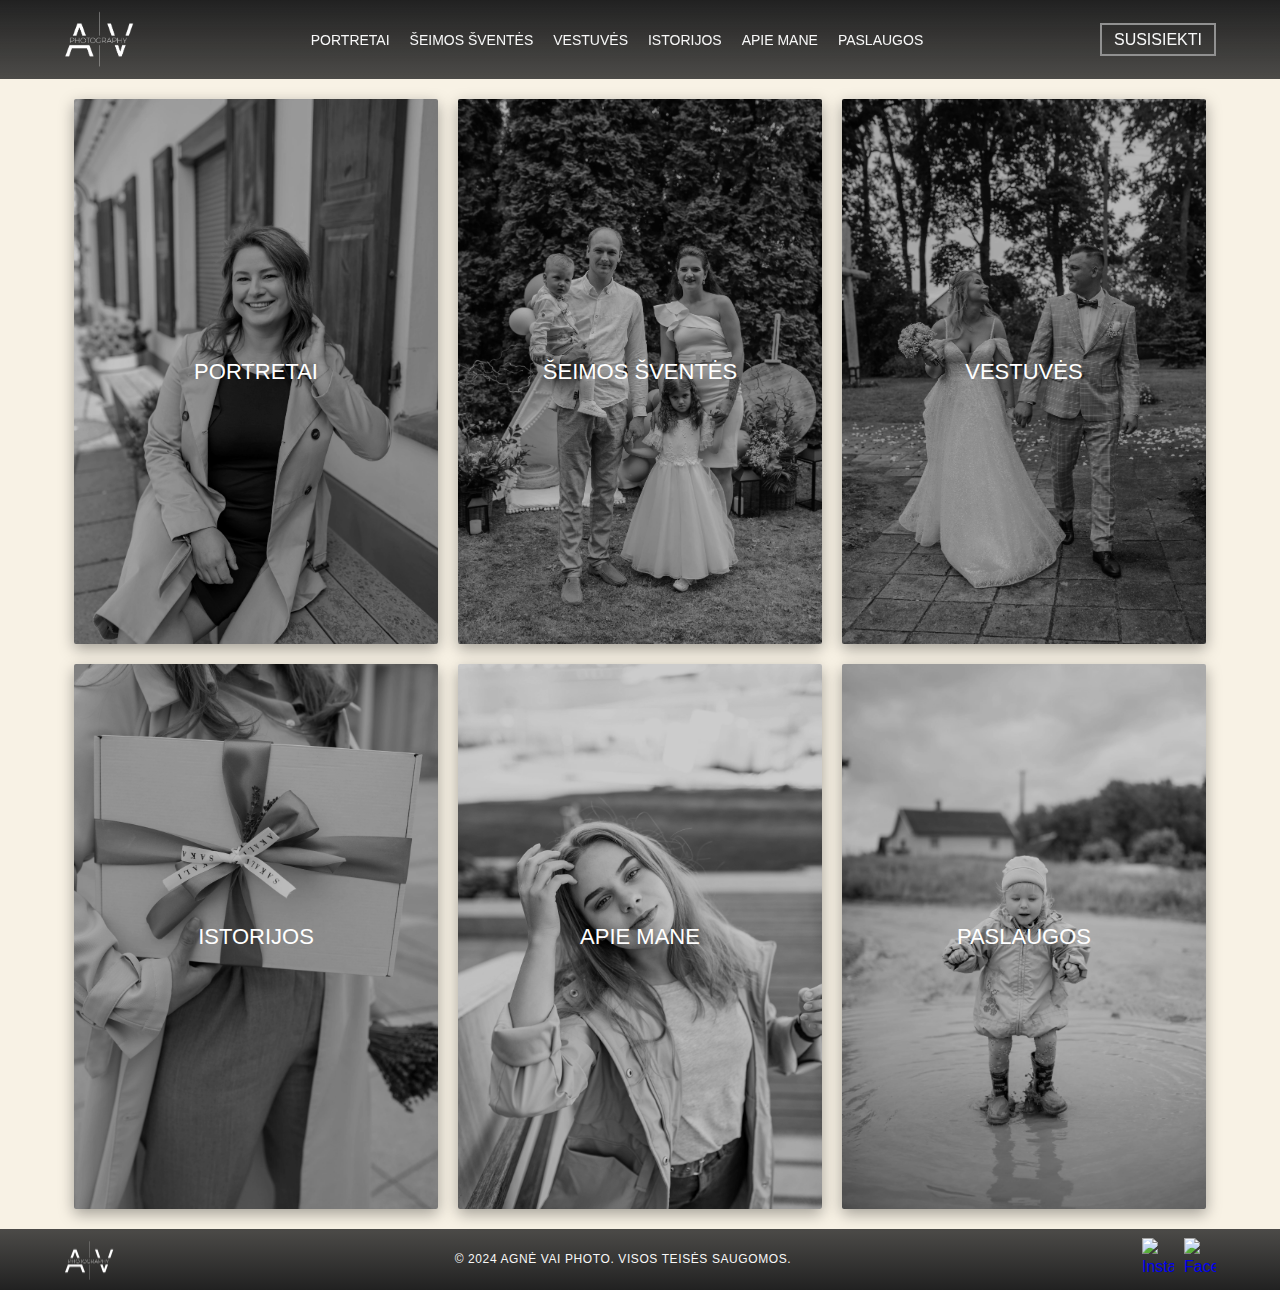
==== home/index.html @ 8f7ce567 "Created new pages" ====
<!DOCTYPE html>
<html lang="lt">
  <head>
    <meta charset="UTF-8" />
    <meta name="viewport" content="width=device-width, initial-scale=1.0" />
    <title>Agnė Vai Photo</title>
    <link rel="stylesheet" href="style.css" />
    <link rel="icon" href="/favicon.ico" />
  </head>
  <body>
    <script src="script.js"></script>

    <header id="header">
      <div class="header-container">
        <div class="logo" id="logo">
          <a href="index.html">
            <img src="logo_white-1.webp" alt="Agnė Vai Photography Logo" />
          </a>
        </div>

        <nav class="main-nav">
          <ul id="menu" class="menu">
            <li><a href="../portraits.html">PORTRETAI</a></li>
            <li><a href="../families.html">ŠEIMOS ŠVENTĖS</a></li>
            <li><a href="../weddings.html">VESTUVĖS</a></li>
            <li><a href="../stories.html">ISTORIJOS</a></li>
            <li><a href="../about.html">APIE MANE</a></li>
            <li><a href="../services.html">PASLAUGOS</a></li>
          </ul>
        </nav>

        <div class="contact-button">
          <a href="mailto:agne.vaiciakauskaite@gmail.com" class="button"
            >SUSISIEKTI</a
          >
        </div>
      </div>
    </header>

    <section class="gallery">
      <div class="gallery-item">
        <a href="../portraits.html">
          <img src="portretai.webp" alt="Portretai" />
          <div class="overlay"><span>Portretai</span></div>
        </a>
      </div>
      <div class="gallery-item">
        <a href="../families.html">
          <img src="seimos.webp" alt="Šeimos šventės" />
          <div class="overlay"><span>Šeimos šventės</span></div>
        </a>
      </div>
      <div class="gallery-item">
        <a href="../weddings.html">
          <img src="vestuves.webp" alt="Vestuvės" />
          <div class="overlay"><span>Vestuvės</span></div>
        </a>
      </div>
      <div class="gallery-item">
        <a href="../stories.html">
          <img src="istorijos.webp" alt="Istorijos" />
          <div class="overlay"><span>Istorijos</span></div>
        </a>
      </div>
      <div class="gallery-item">
        <a href="../about.html">
          <img src="apie-mane.webp" alt="Apie Mane" />
          <div class="overlay"><span>Apie Mane</span></div>
        </a>
      </div>
      <div class="gallery-item">
        <a href="../services.html">
          <img src="paslaugos.webp" alt="Paslaugos" />
          <div class="overlay"><span>Paslaugos</span></div>
        </a>
      </div>
    </section>

    <footer>
      <div class="footer-container">
        <div class="footer-logo">
          <a href="index.html">
            <img src="logo_white-1.webp" alt="Agnė Vai Photo" />
          </a>
        </div>
        <div class="footer-text">
          <p>© 2024 AGNĖ VAI PHOTO. VISOS TEISĖS SAUGOMOS.</p>
        </div>
        <div class="footer-social">
          <a
            href="https://www.instagram.com/agnev_photography/"
            target="_blank"
          >
            <img
              src="https://img.icons8.com/?size=100&id=870&format=png&color=FFFFFF"
              alt="Instagram"
            />
          </a>
          <a
            href="https://www.facebook.com/agnevaiciakauskaitephotography/"
            target="_blank"
          >
            <img
              src="https://img.icons8.com/?size=100&id=435&format=png&color=FFFFFF"
              alt="Facebook"
            />
          </a>
        </div>
      </div>
    </footer>
  </body>
</html>
---- home/style.css ----
* {
  margin: 0;
  padding: 0;
  box-sizing: border-box;
}

body {
  font-family: "Roboto", sans-serif;
  color: #777;
  line-height: 1.6;
  background-color: #f8f2e5;
}

header {
  background-color: #212121;
  padding: 6px 0;
  color: #f8f8f8;
  position: sticky;
  top: 0;
  z-index: 1000;
  width: 100%;
  background: linear-gradient(to bottom, rgb(33, 33, 33) 0%, rgba(33, 33, 33, 0.8) 97%, rgba(248, 242, 229, 0) 95%);
}
header .header-container {
  display: flex;
  justify-content: space-between;
  align-items: center;
  width: 90%;
  max-width: 1200px;
  margin: 0 auto;
}
header .header-container .logo {
  display: inline-block;
}
header .header-container .logo img {
  max-width: 70px;
  width: 100%;
}
header .header-container .logo:hover {
  transform: scale(1.05);
}
header .header-container .main-nav {
  flex-grow: 1;
  display: flex;
  justify-content: center;
}
header .header-container .main-nav ul {
  display: flex;
  list-style: none;
  gap: 20px;
}
header .header-container .main-nav ul li a {
  color: #f8f8f8;
  text-decoration: none;
  font-weight: 400;
  font-size: 14px;
}
header .header-container .main-nav ul li a:hover {
  color: #919191;
}
header .header-container .contact-button .button {
  background-color: transparent;
  color: #f8f8f8;
  padding: 6px 12px;
  border: 2px solid #919191;
  text-decoration: none;
  font-weight: 300;
  transition: background-color 0.3s ease, color 0.3s ease;
}
header .header-container .contact-button .button:hover {
  background-color: #f8f8f8;
  color: #212121;
}

h1 {
  color: #f8f8f8;
  text-align: center;
  padding: 50px;
}

@media (max-width: 500px) {
  .header-container {
    display: none;
  }
}
.gallery {
  display: flex;
  flex-wrap: wrap;
  justify-content: center;
  width: 90%;
  max-width: 1200px;
  margin: 8px auto;
  text-transform: uppercase;
}
.gallery .gallery-item {
  position: relative;
  height: auto;
  width: calc(33.33% - 20px);
  margin: 10px;
  overflow: hidden;
  border-radius: 2px;
  box-shadow: rgba(0, 0, 0, 0.35) 0px 5px 15px;
}
.gallery .gallery-item img {
  width: 100%;
  max-height: 700px;
  -o-object-fit: cover;
     object-fit: cover;
  display: block;
  filter: grayscale(100%);
  transition: transform 0.3s ease;
}
.gallery .gallery-item:hover img {
  filter: grayscale(0%);
  transform: scale(1.05);
}
.gallery .gallery-item .overlay {
  position: absolute;
  top: 0;
  left: 0;
  width: 100%;
  height: 100%;
  display: flex;
  justify-content: center;
  align-items: center;
  background-color: rgba(0, 0, 0, 0.2);
  opacity: 1;
  transition: opacity 0.3s ease;
}
.gallery .gallery-item .overlay span {
  color: #fff;
  font-family: "Roboto", sans-serif;
  font-size: 22px;
  font-weight: 100;
  text-align: center;
}
.gallery .gallery-item:hover .overlay {
  opacity: 1;
}

footer {
  background-color: #212121;
  color: #f8f8f8;
  padding: 10px 0;
  margin: 0;
  width: 100%;
  background: linear-gradient(to top, rgb(33, 33, 33) 0%, rgba(33, 33, 33, 0.8) 97%, rgba(248, 242, 229, 0) 95%);
}
footer .footer-container {
  display: flex;
  justify-content: space-between;
  align-items: center;
  width: 90%;
  max-width: 1200px;
  margin: 0 auto;
  gap: 15px;
  flex-wrap: nowrap;
}
footer .footer-logo {
  display: flex;
  align-items: center;
}
footer .footer-logo a {
  display: inline-block;
  transition: opacity 0.3s ease, filter 0.3s ease;
}
footer .footer-logo a img {
  max-width: 50px;
  width: 100%;
  height: auto;
  vertical-align: middle;
}
footer .footer-logo a:hover {
  filter: brightness(0.8);
}
footer .footer-text {
  font-size: 12px;
  text-transform: uppercase;
  font-weight: 400;
  letter-spacing: 0.05em;
  margin: 0;
  color: #f8f8f8;
  vertical-align: middle;
  line-height: 1;
}
footer .footer-social {
  display: flex;
  align-items: center;
}
footer .footer-social a {
  margin-left: 10px;
  text-decoration: none;
  transition: color 0.3s ease;
}
footer .footer-social a img {
  max-width: 32px;
  height: auto;
  vertical-align: middle;
  transition: filter 0.3s ease;
}
footer .footer-social a img:hover {
  filter: brightness(0.8);
}/*# sourceMappingURL=style.css.map */
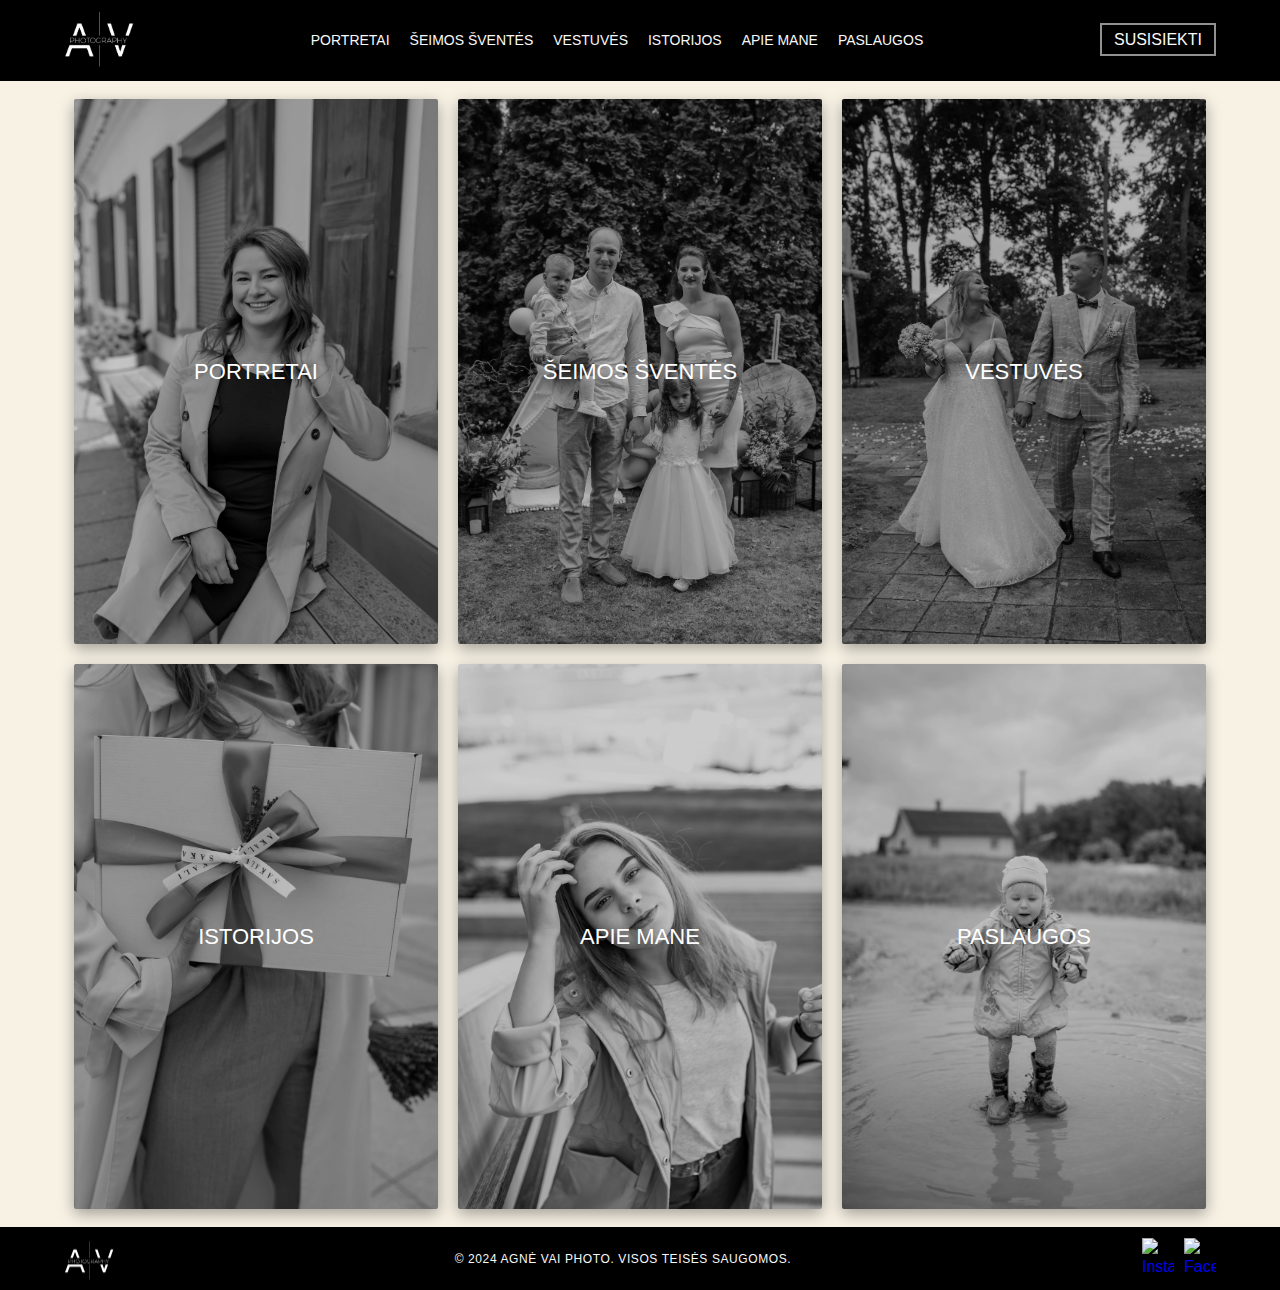
==== commit f00d8f86: "changed header and footer background-color" ====
--- a/home/index.html
+++ b/home/index.html
@@ -20,12 +20,12 @@
 
         <nav class="main-nav">
           <ul id="menu" class="menu">
-            <li><a href="../portraits.html">PORTRETAI</a></li>
-            <li><a href="../families.html">ŠEIMOS ŠVENTĖS</a></li>
-            <li><a href="../weddings.html">VESTUVĖS</a></li>
-            <li><a href="../stories.html">ISTORIJOS</a></li>
-            <li><a href="../about.html">APIE MANE</a></li>
-            <li><a href="../services.html">PASLAUGOS</a></li>
+            <li><a href="portretai/portraits.html">PORTRETAI</a></li>
+            <li><a href="seimu-sventes/families.html">ŠEIMOS ŠVENTĖS</a></li>
+            <li><a href="vestuves/weddings.html">VESTUVĖS</a></li>
+            <li><a href="istorijos/stories.html">ISTORIJOS</a></li>
+            <li><a href="apie-mane/about.html">APIE MANE</a></li>
+            <li><a href="paslaugos/services.html">PASLAUGOS</a></li>
           </ul>
         </nav>
 
--- a/home/style.css
+++ b/home/style.css
@@ -12,14 +12,13 @@
 }
 
 header {
-  background-color: #212121;
+  background-color: #000000;
   padding: 6px 0;
   color: #f8f8f8;
   position: sticky;
   top: 0;
   z-index: 1000;
   width: 100%;
-  background: linear-gradient(to bottom, rgb(33, 33, 33) 0%, rgba(33, 33, 33, 0.8) 97%, rgba(248, 242, 229, 0) 95%);
 }
 header .header-container {
   display: flex;
@@ -69,7 +68,7 @@
 }
 header .header-container .contact-button .button:hover {
   background-color: #f8f8f8;
-  color: #212121;
+  color: #000000;
 }
 
 h1 {
@@ -139,12 +138,11 @@
 }
 
 footer {
-  background-color: #212121;
+  background-color: #000000;
   color: #f8f8f8;
   padding: 10px 0;
   margin: 0;
   width: 100%;
-  background: linear-gradient(to top, rgb(33, 33, 33) 0%, rgba(33, 33, 33, 0.8) 97%, rgba(248, 242, 229, 0) 95%);
 }
 footer .footer-container {
   display: flex;
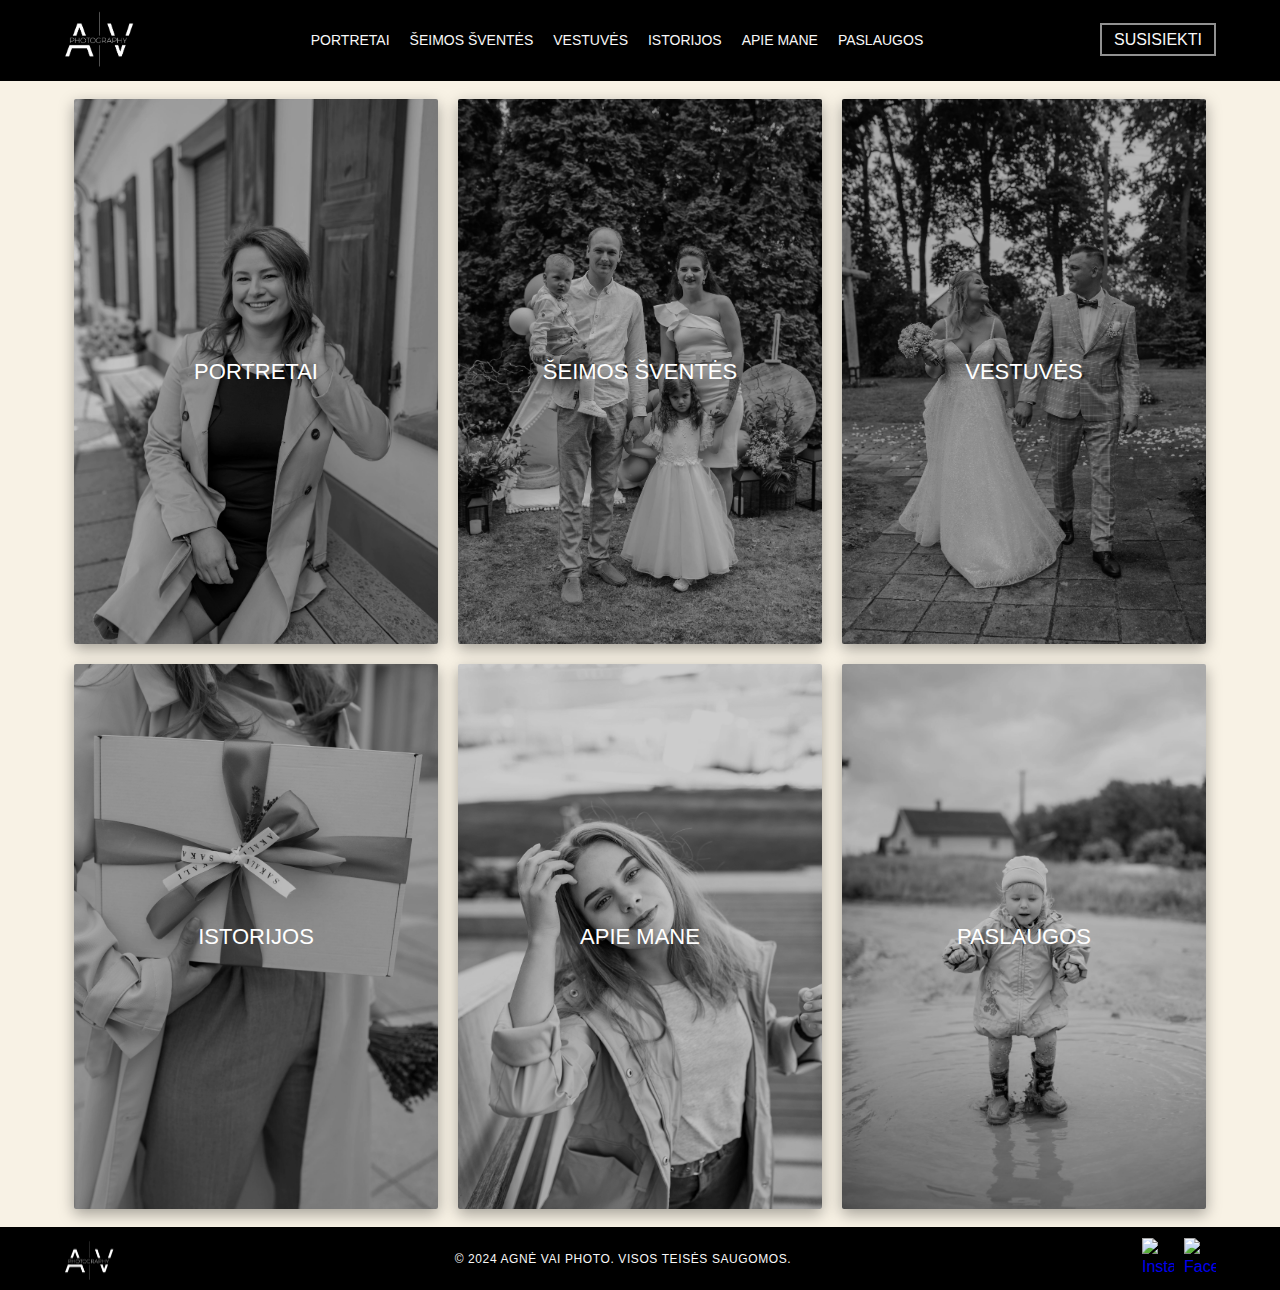
==== commit 5af6e9b6: "corrected links" ====
--- a/home/index.html
+++ b/home/index.html
@@ -20,12 +20,12 @@
 
         <nav class="main-nav">
           <ul id="menu" class="menu">
-            <li><a href="portretai/portraits.html">PORTRETAI</a></li>
-            <li><a href="seimu-sventes/families.html">ŠEIMOS ŠVENTĖS</a></li>
-            <li><a href="vestuves/weddings.html">VESTUVĖS</a></li>
-            <li><a href="istorijos/stories.html">ISTORIJOS</a></li>
-            <li><a href="apie-mane/about.html">APIE MANE</a></li>
-            <li><a href="paslaugos/services.html">PASLAUGOS</a></li>
+            <li><a href="../portretai/portraits.html">PORTRETAI</a></li>
+            <li><a href="../seimu-sventes/families.html">ŠEIMOS ŠVENTĖS</a></li>
+            <li><a href="../vestuves/weddings.html">VESTUVĖS</a></li>
+            <li><a href="../istorijos/stories.html">ISTORIJOS</a></li>
+            <li><a href="../apie-mane/about.html">APIE MANE</a></li>
+            <li><a href="../paslaugos/paslaugos.html">PASLAUGOS</a></li>
           </ul>
         </nav>
 
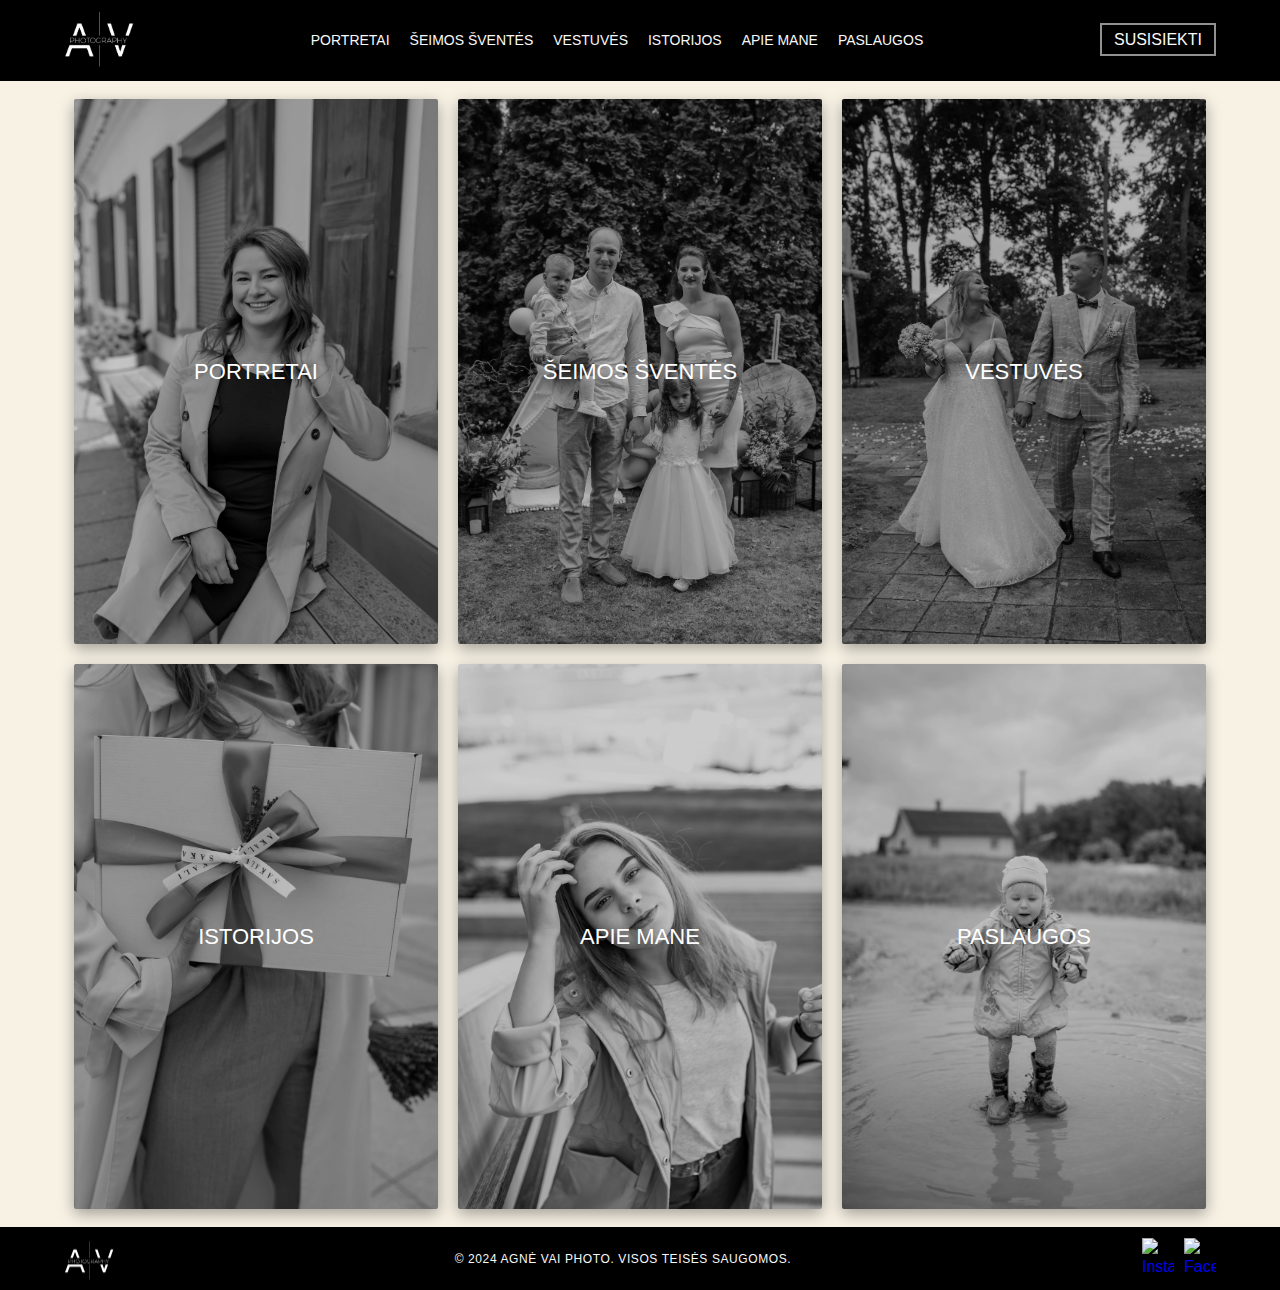
==== commit 0a3c00cb: "final html touches" ====
--- a/home/index.html
+++ b/home/index.html
@@ -13,7 +13,7 @@
     <header id="header">
       <div class="header-container">
         <div class="logo" id="logo">
-          <a href="index.html">
+          <a href="../home/index.html">
             <img src="logo_white-1.webp" alt="Agnė Vai Photography Logo" />
           </a>
         </div>
@@ -79,8 +79,8 @@
     <footer>
       <div class="footer-container">
         <div class="footer-logo">
-          <a href="index.html">
-            <img src="logo_white-1.webp" alt="Agnė Vai Photo" />
+          <a href="../home/index.html">
+            <img src="logo_white-1.webp" alt="Agnė Vai Photography Logo" />
           </a>
         </div>
         <div class="footer-text">
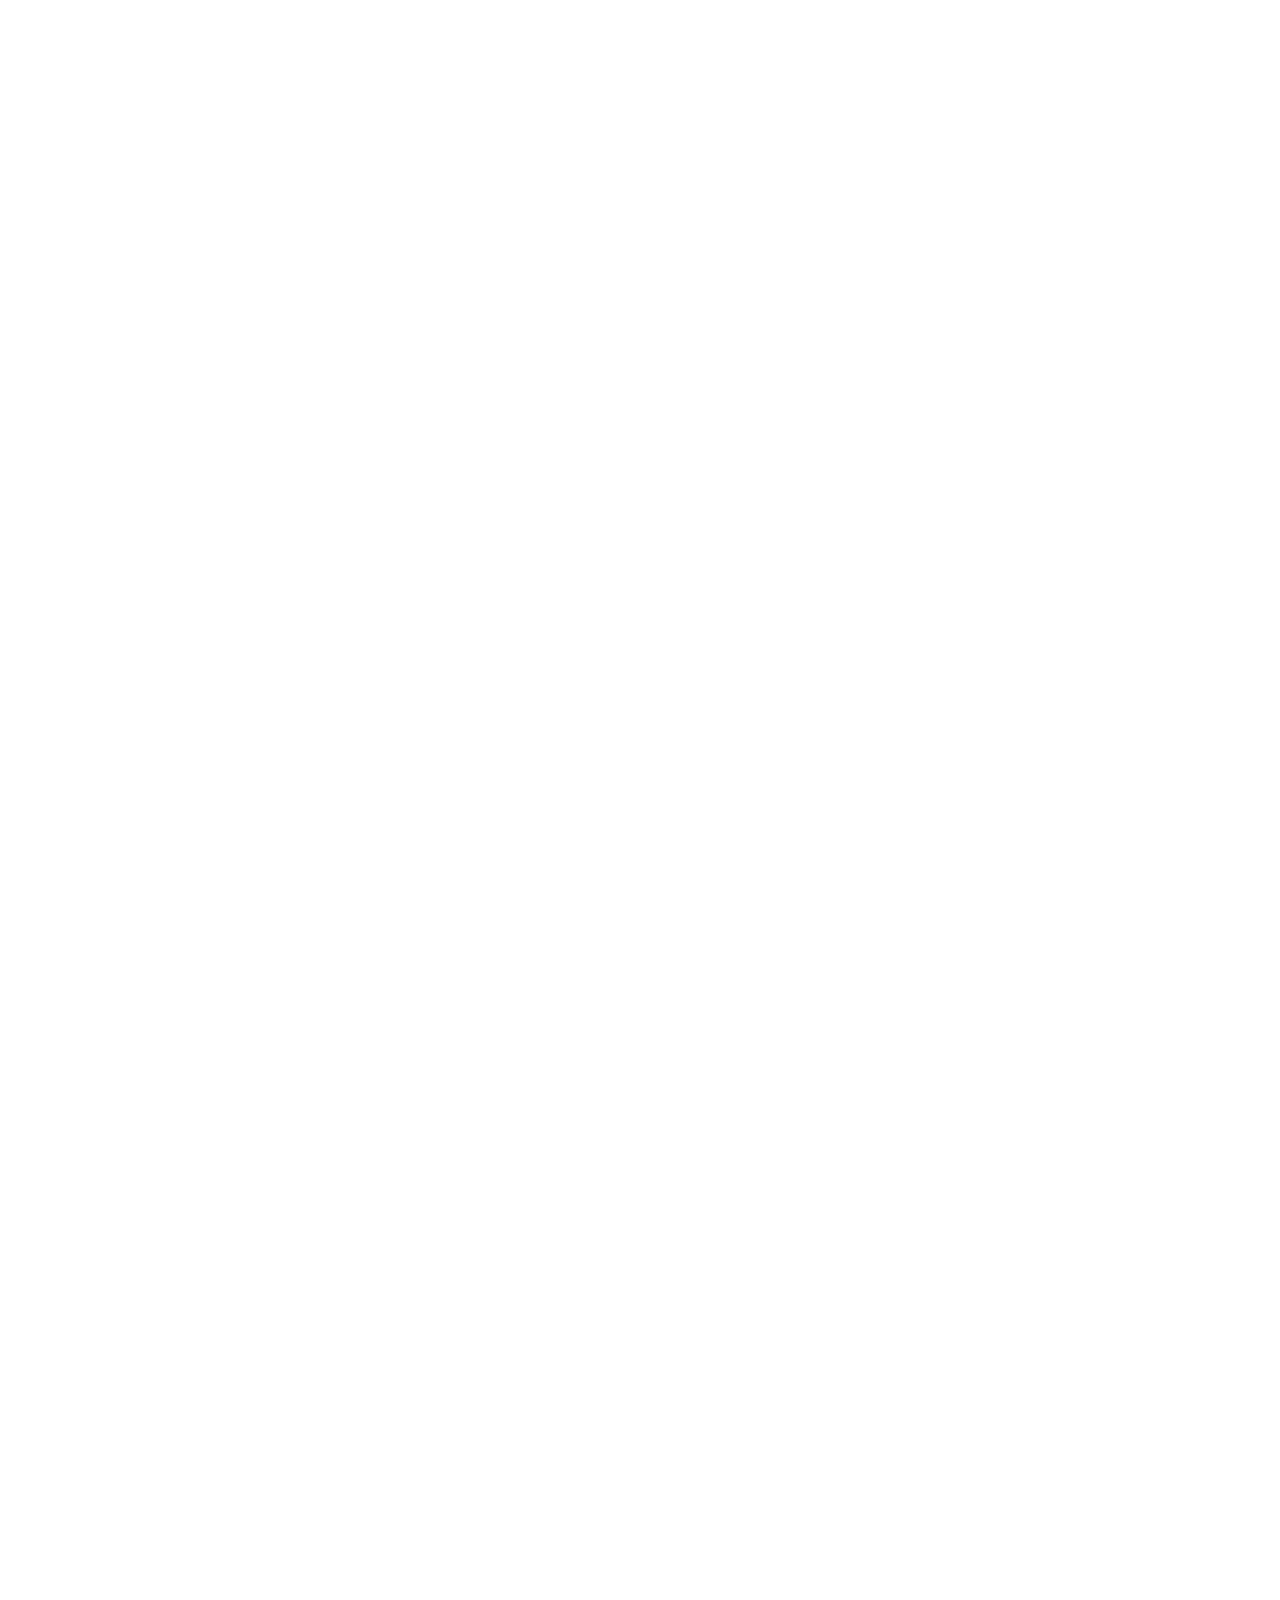
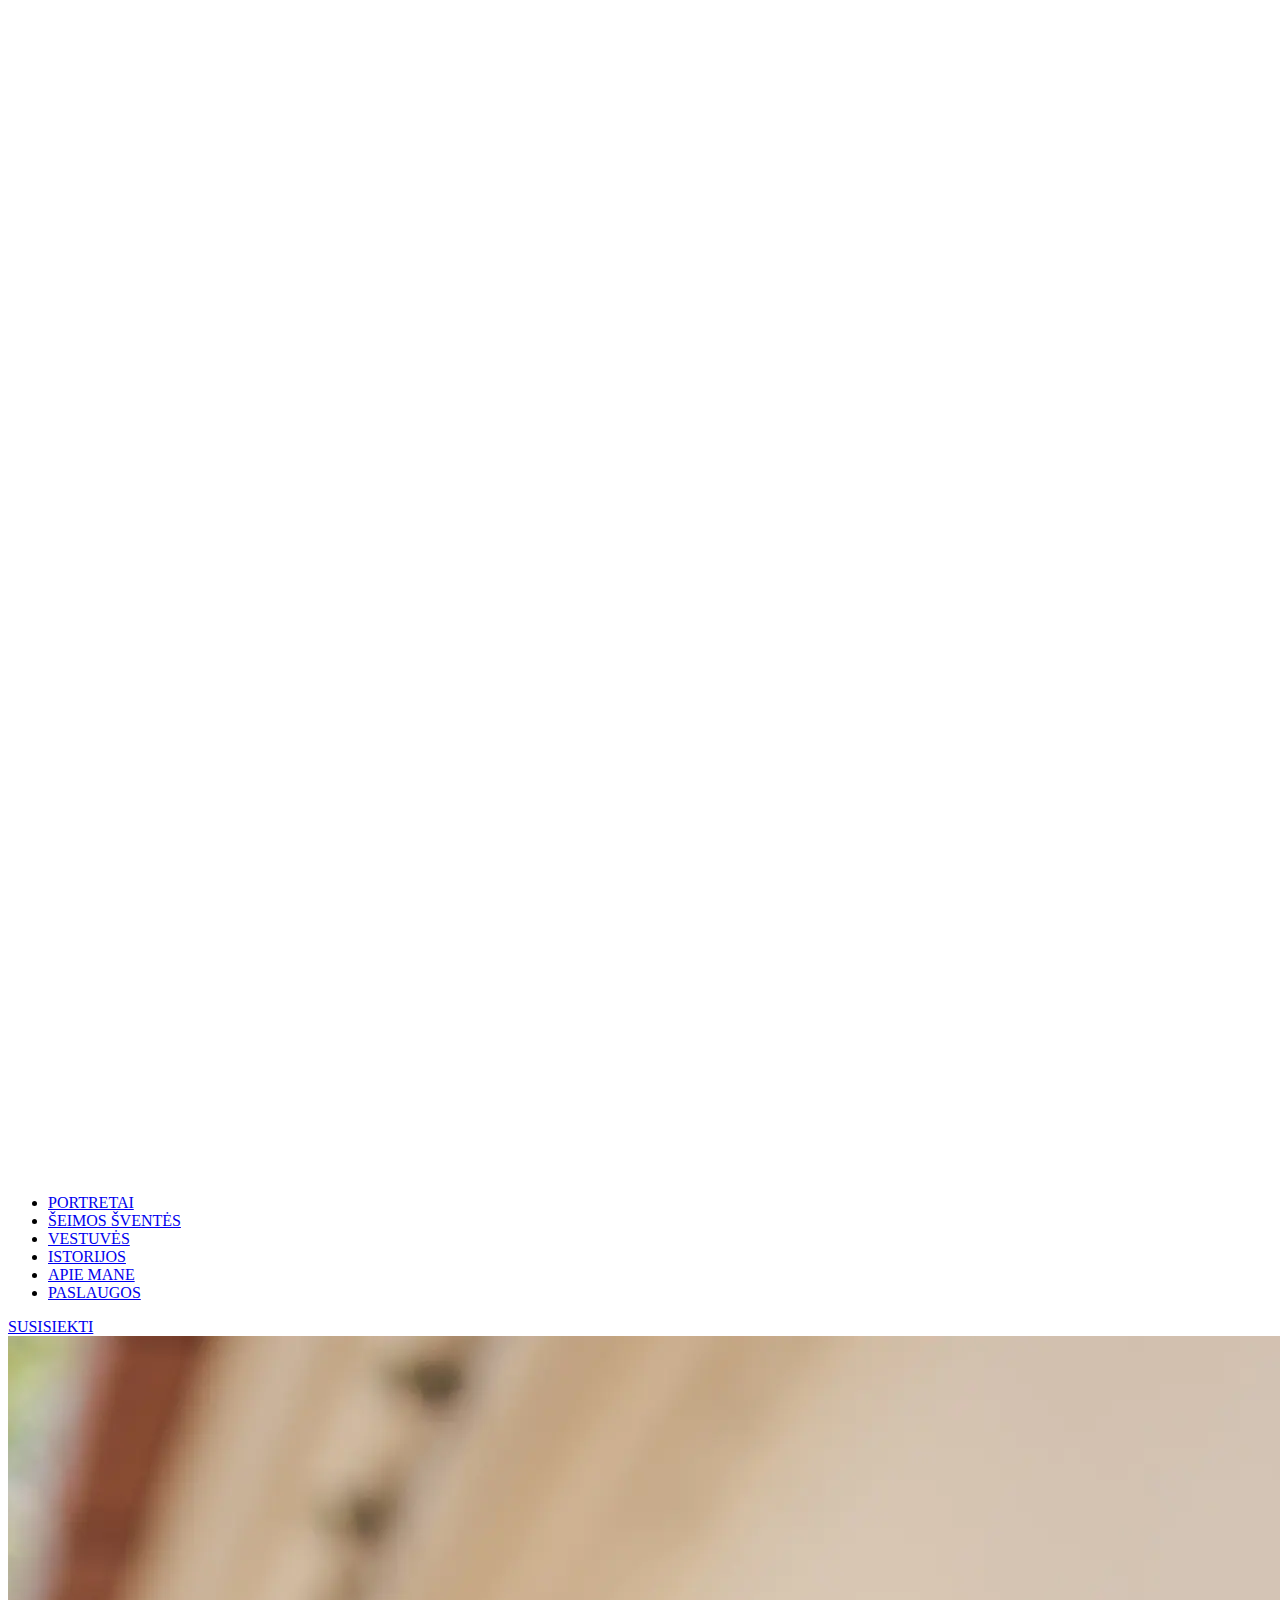
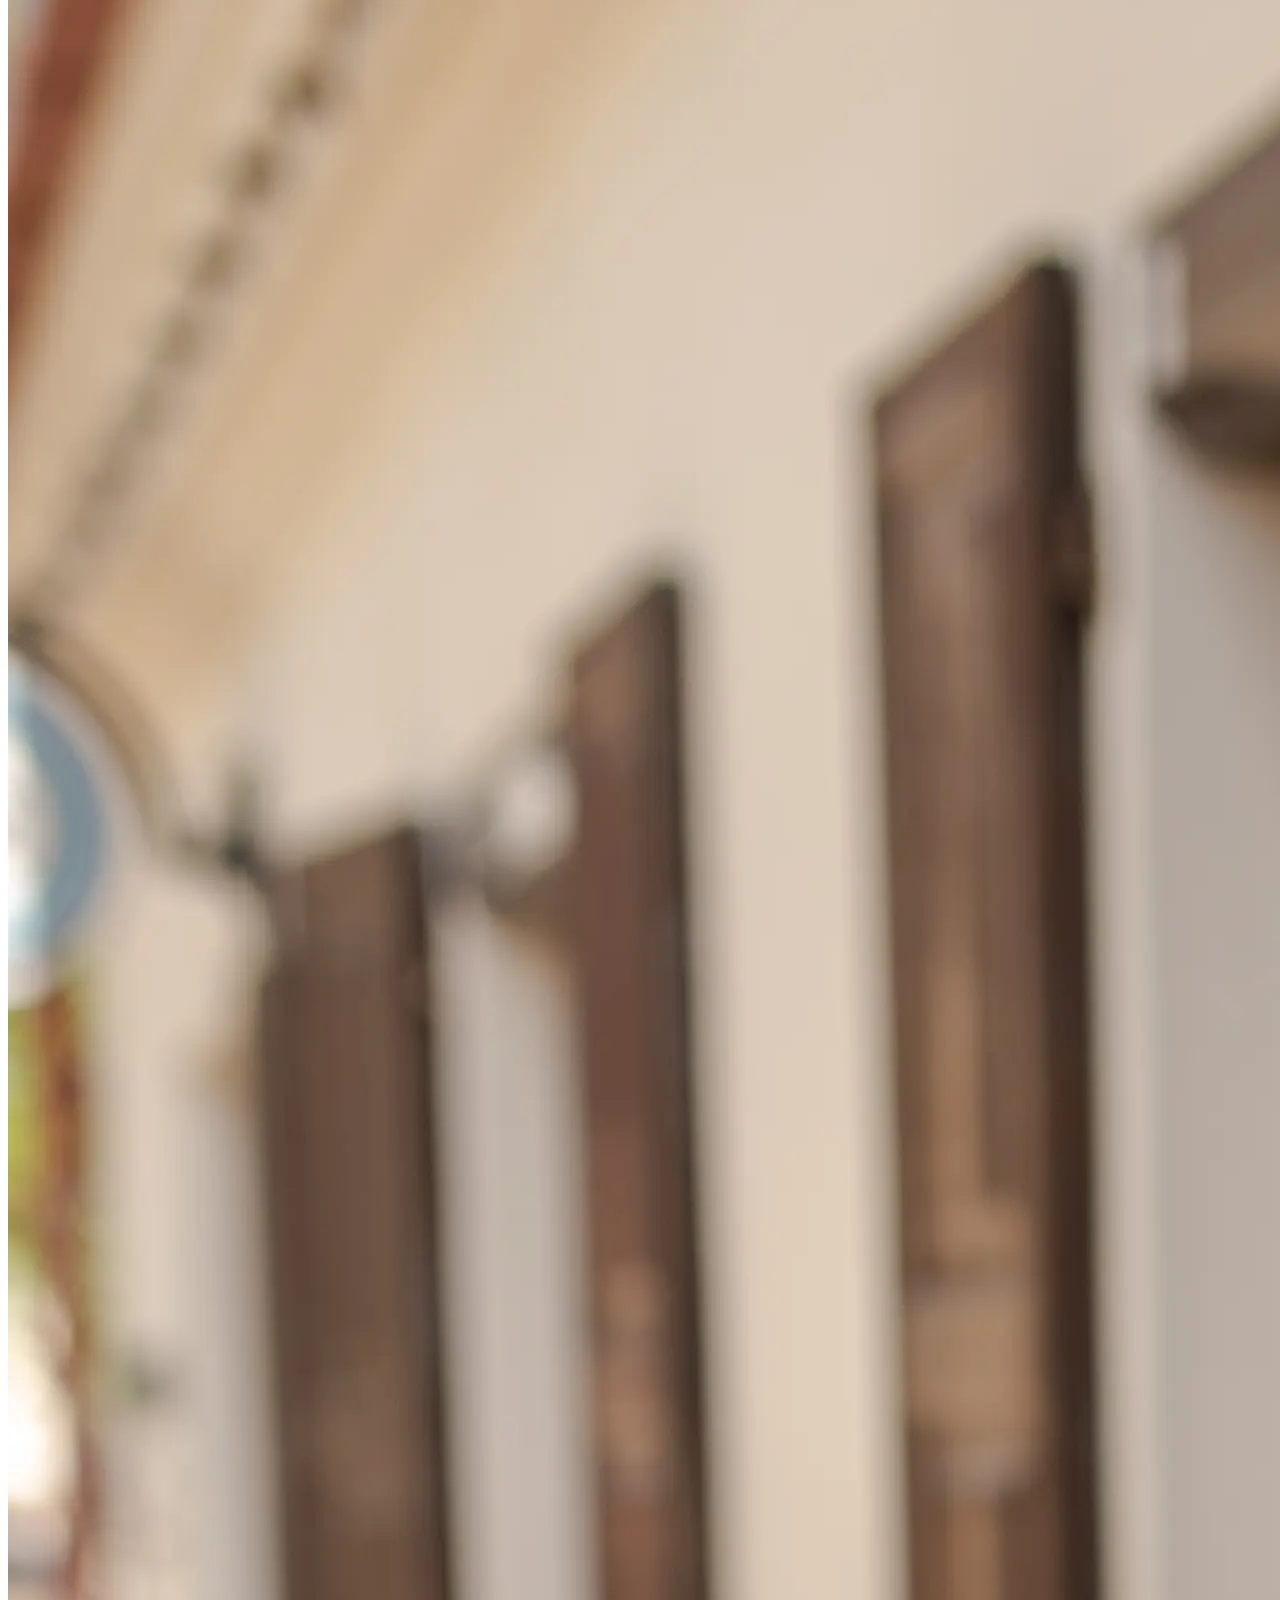
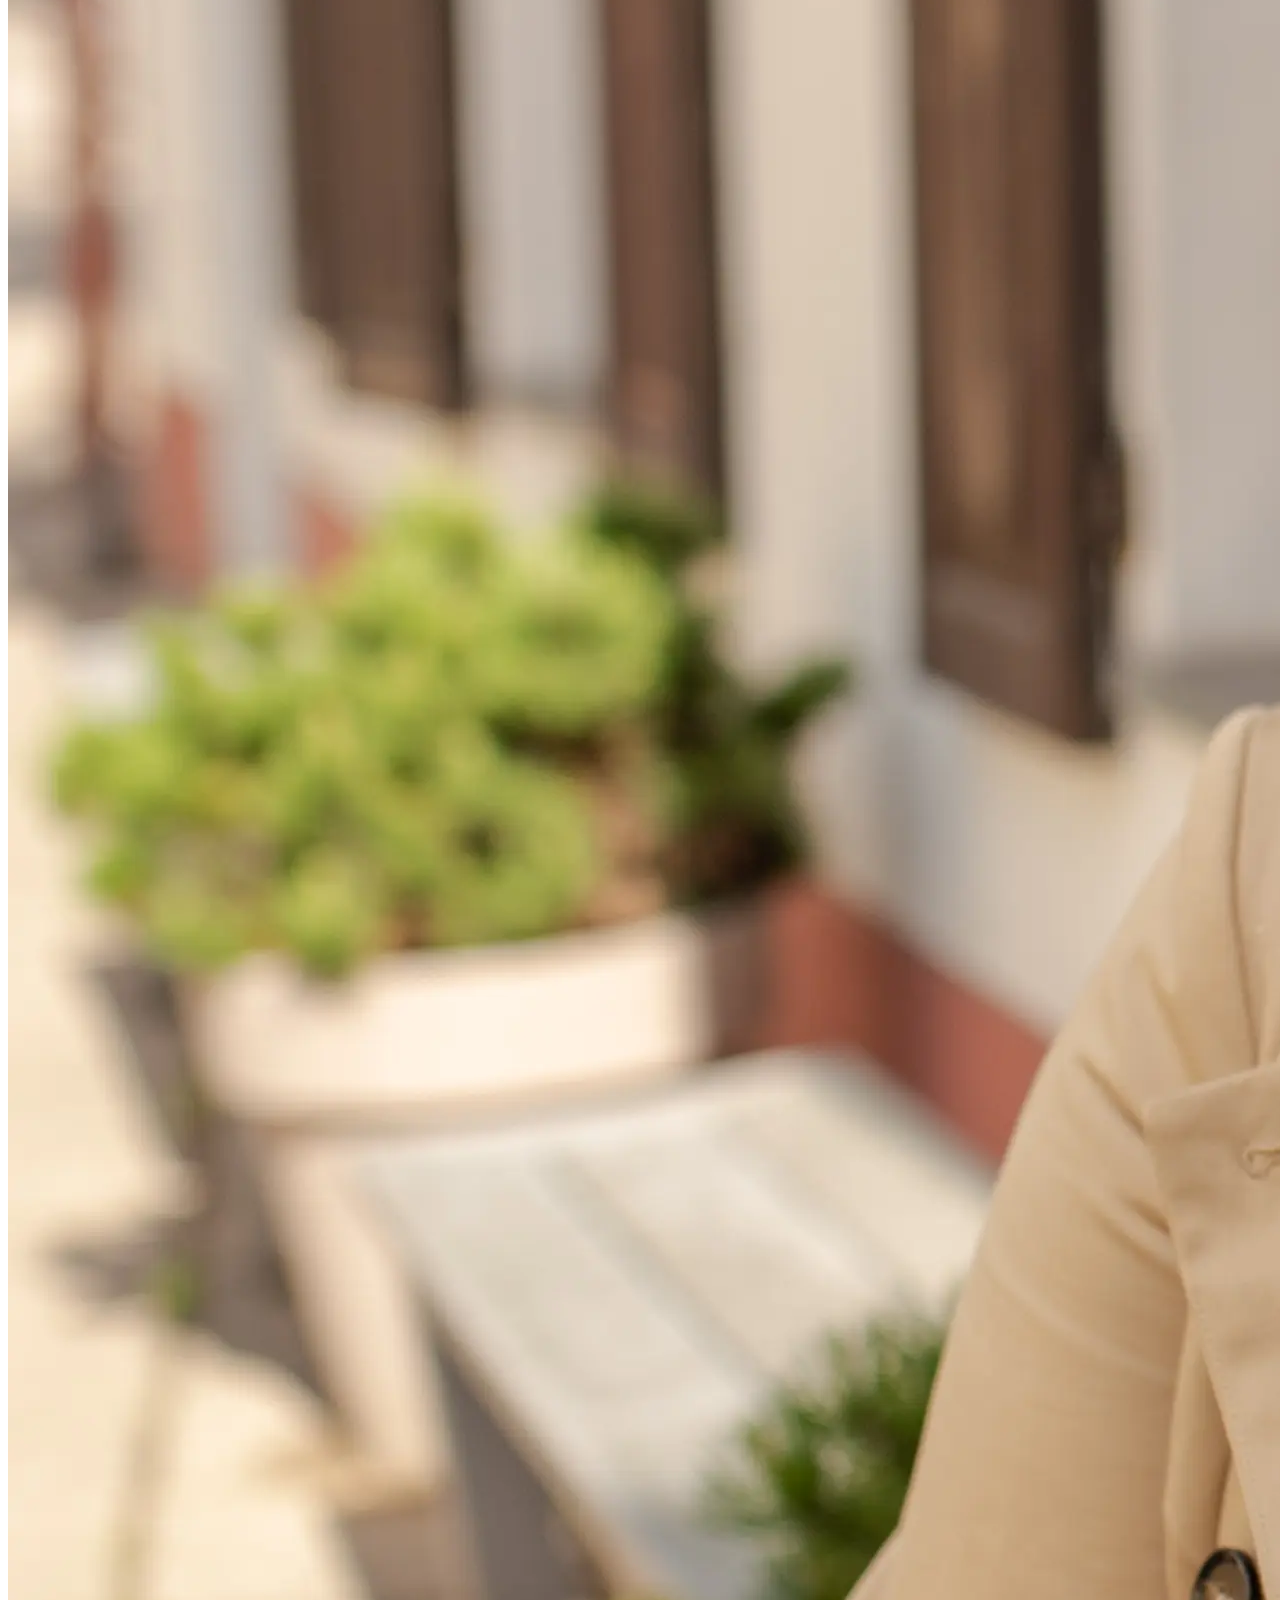
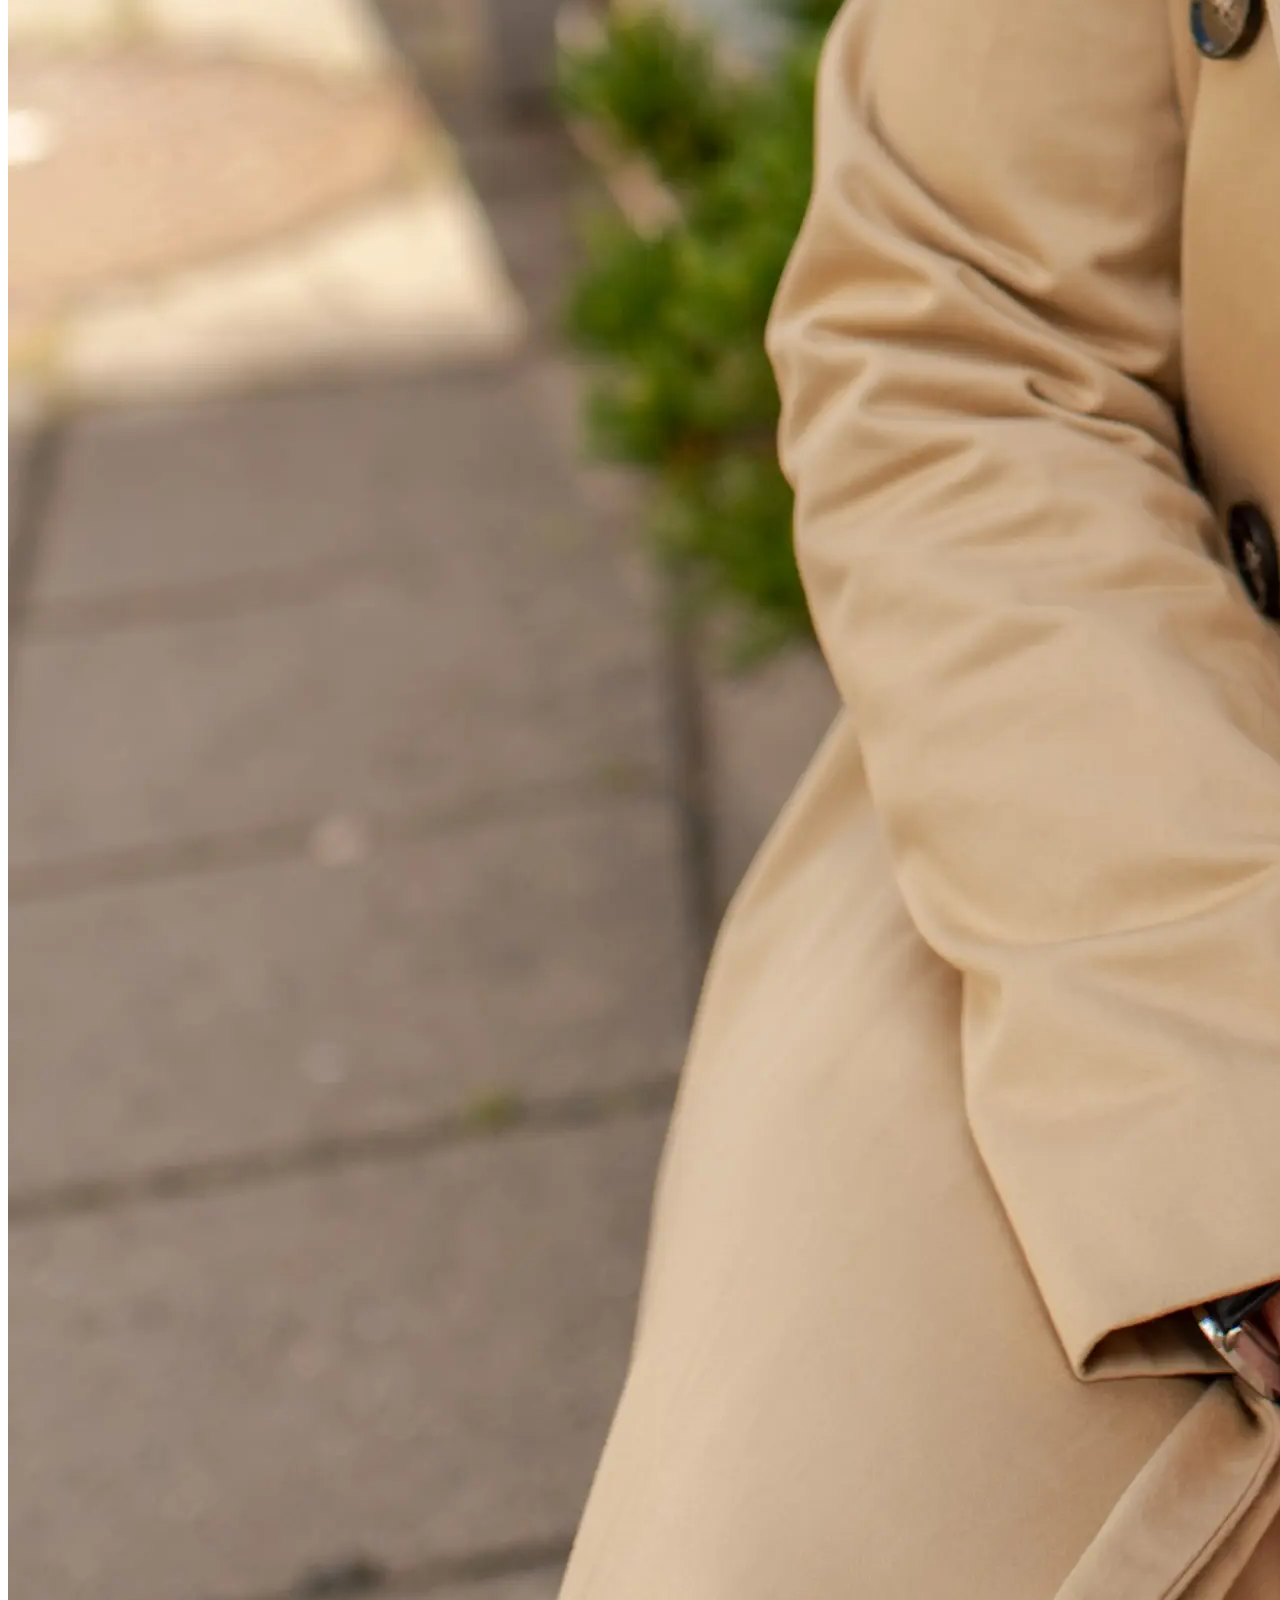
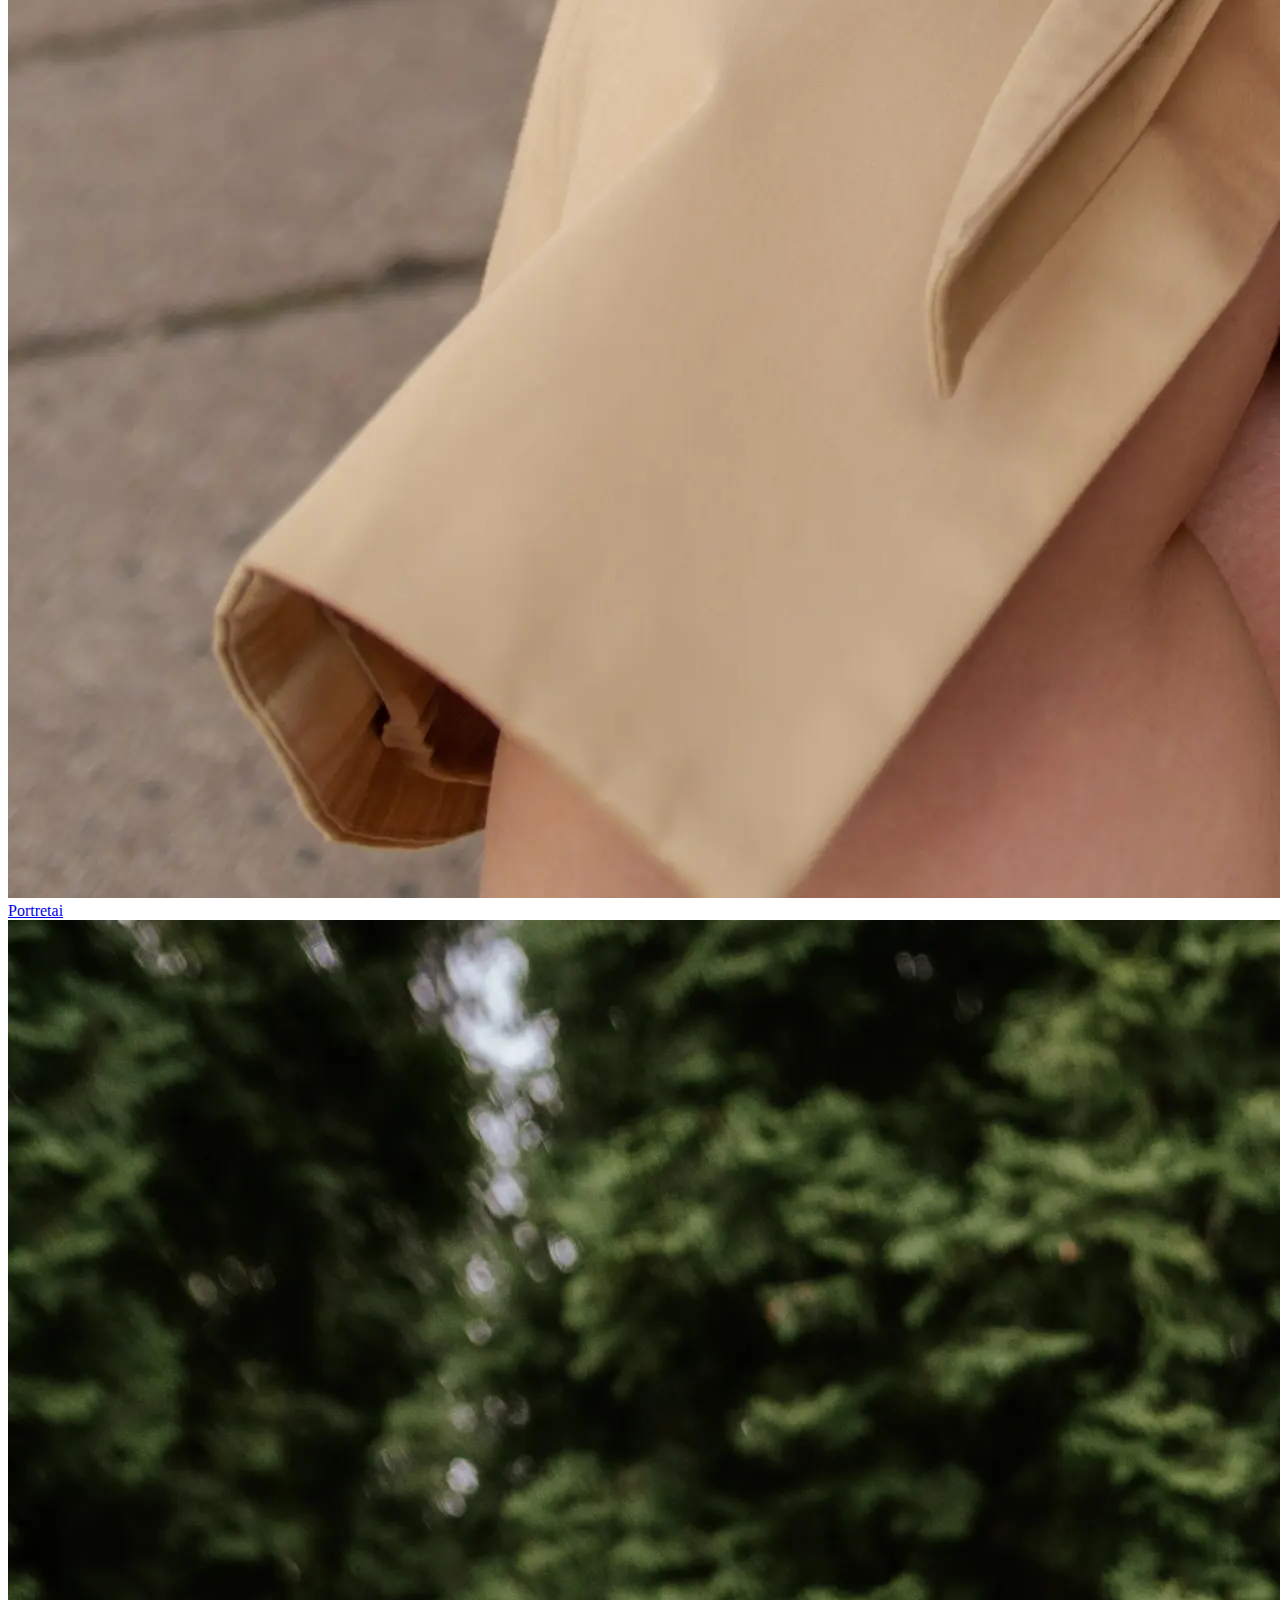
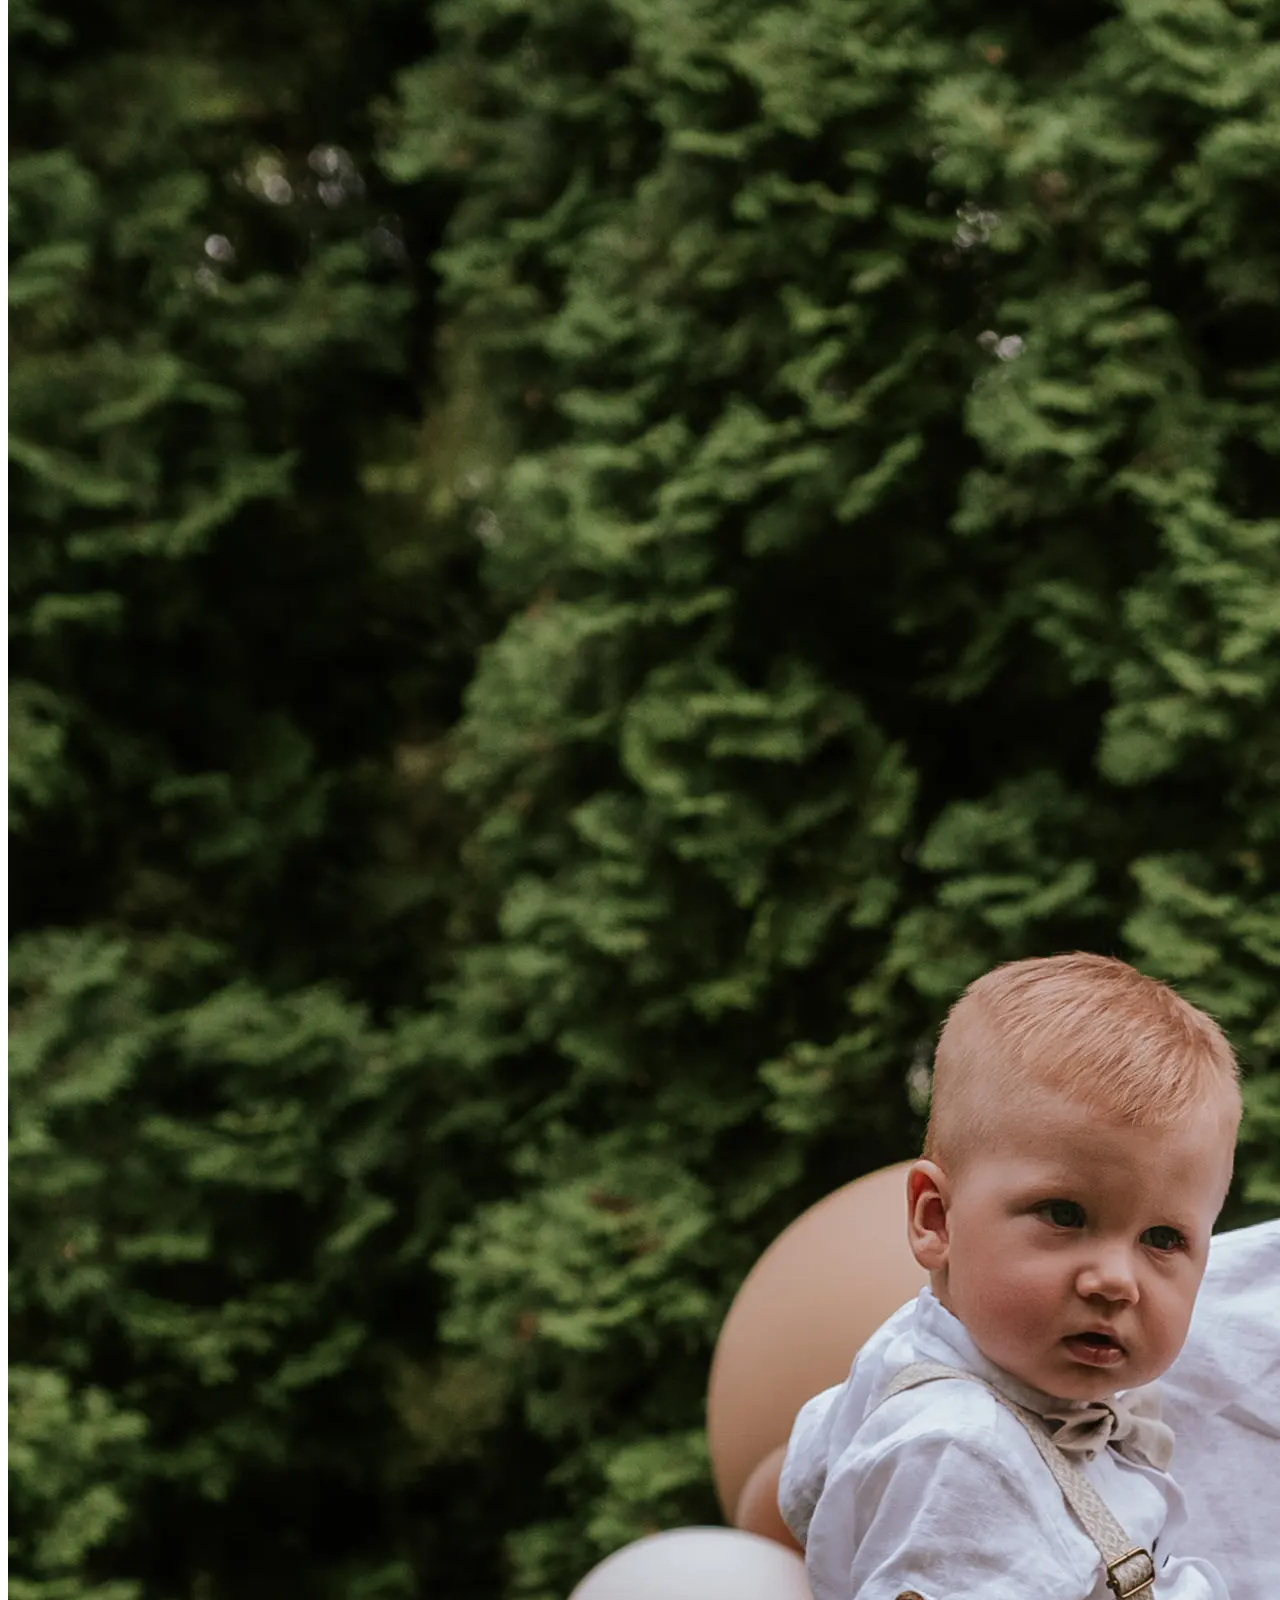
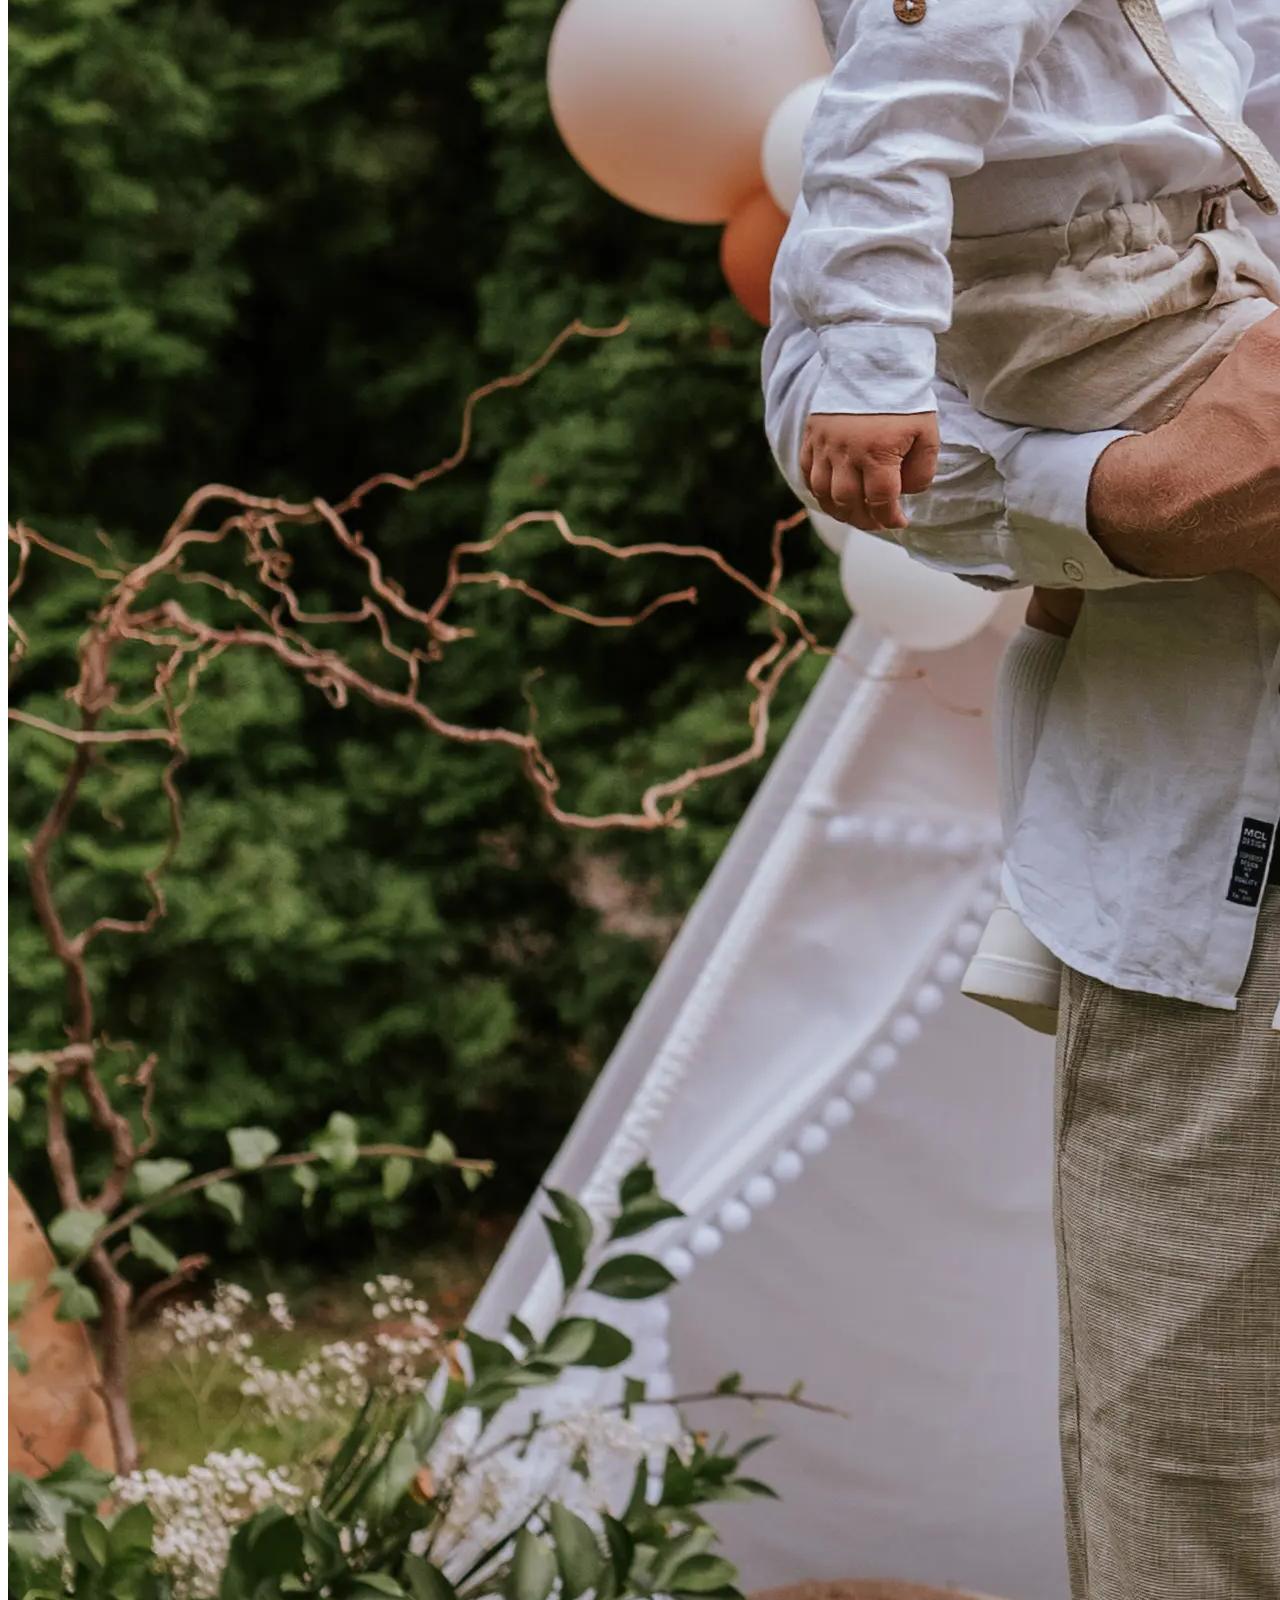
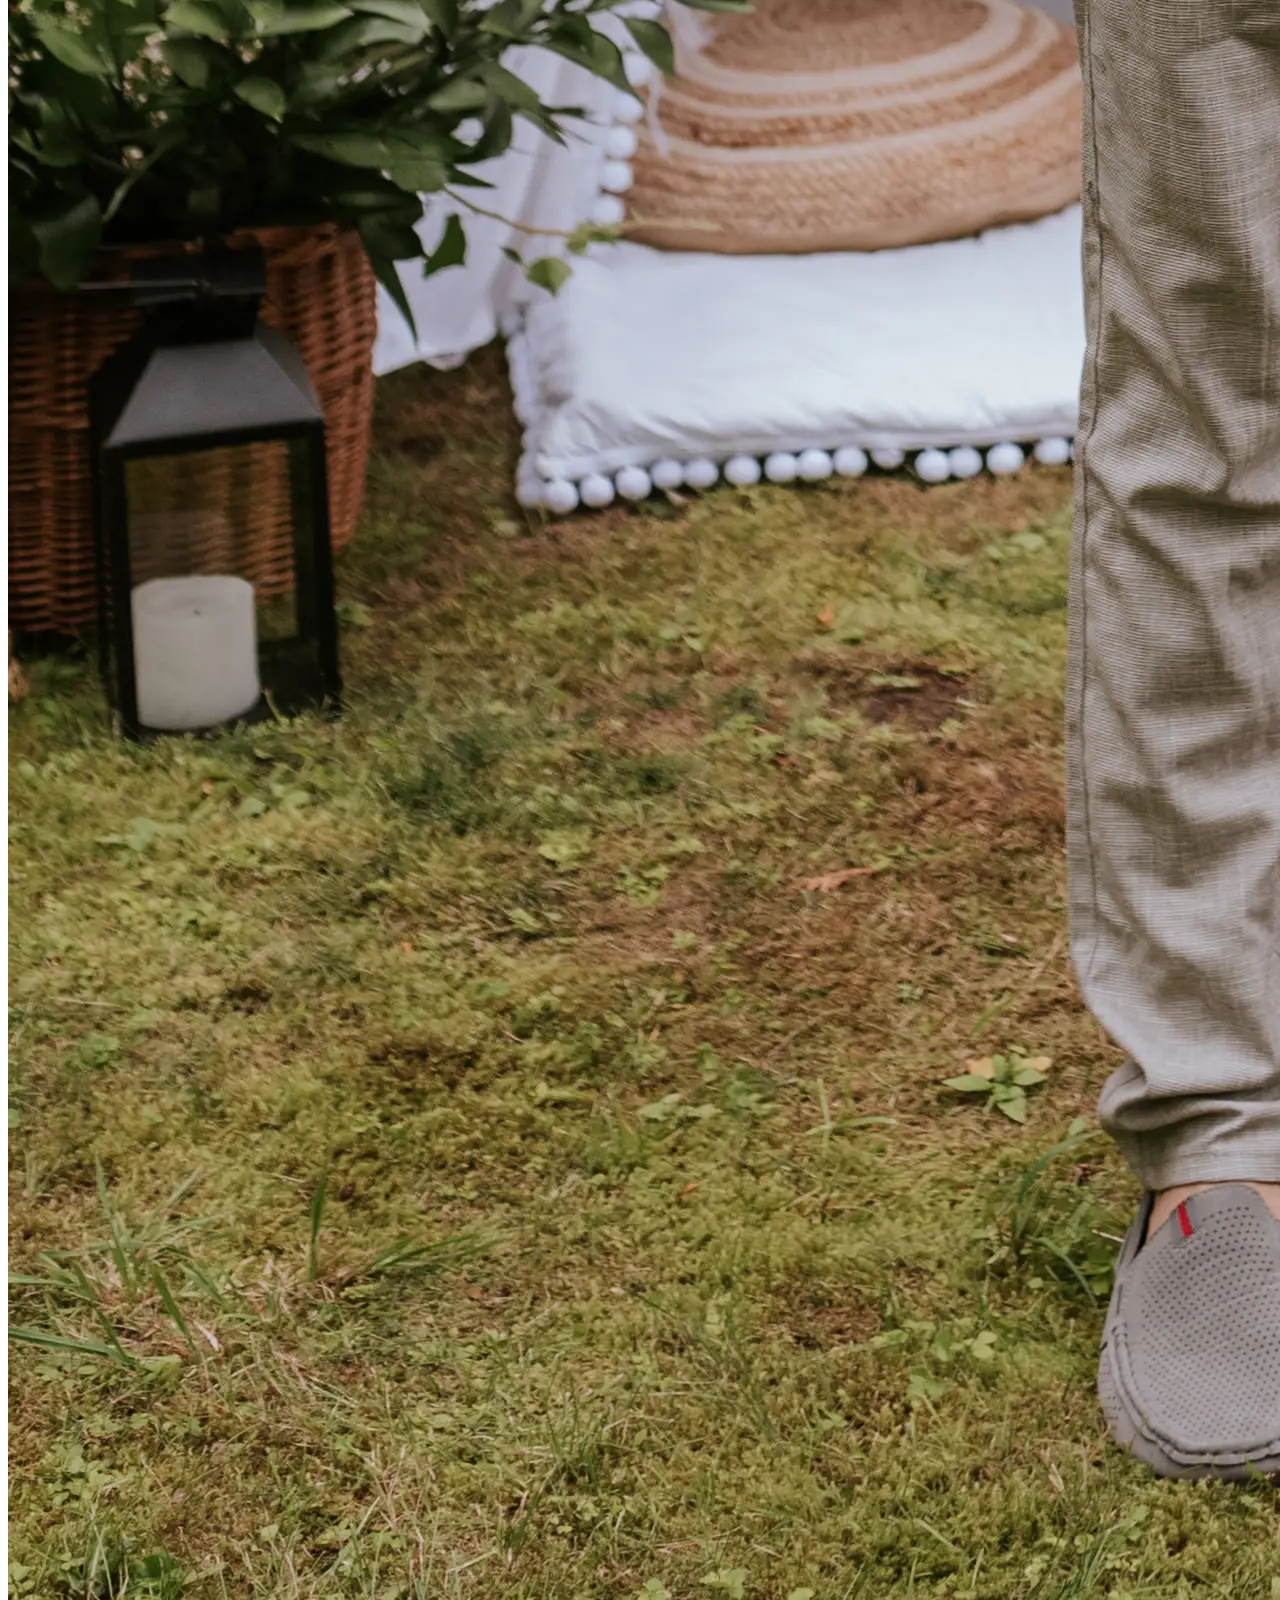
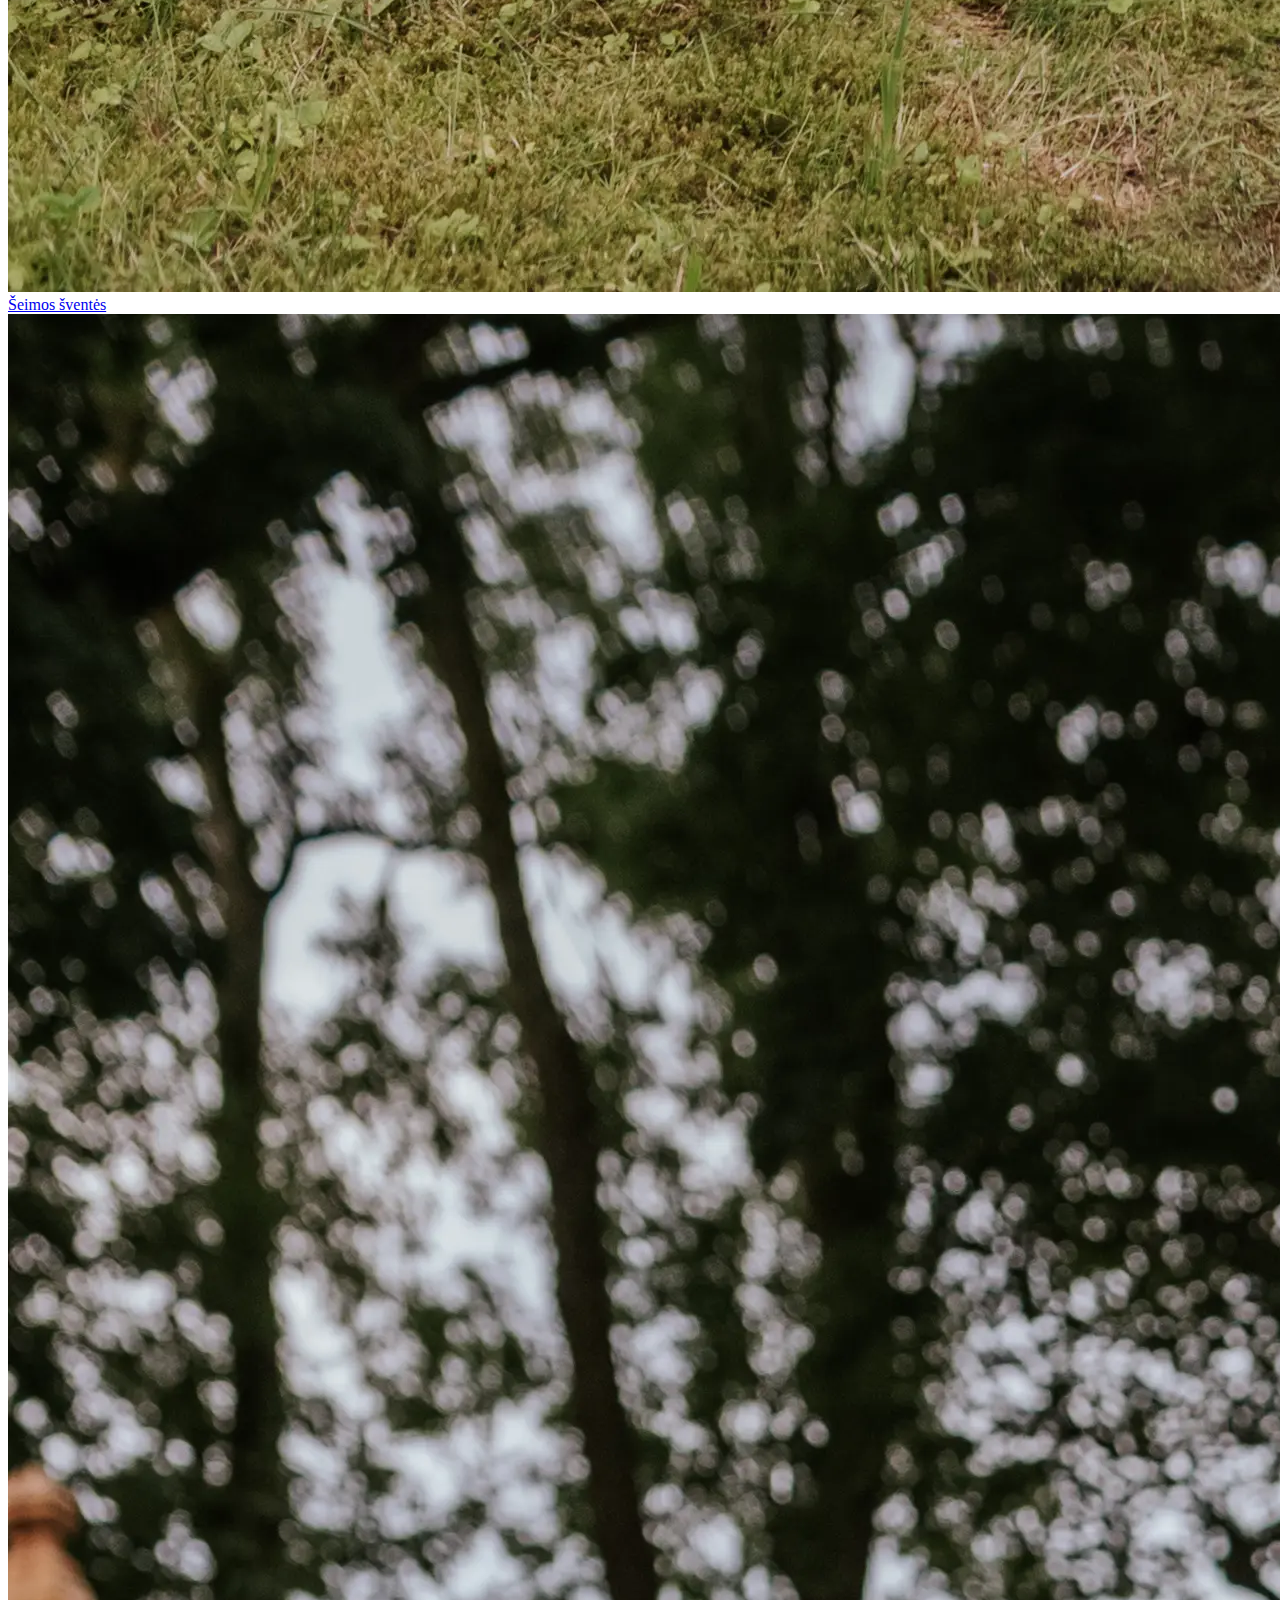
==== commit 4a0c9f0f: "updated path" ====
--- a/home/index.html
+++ b/home/index.html
@@ -4,7 +4,7 @@
     <meta charset="UTF-8" />
     <meta name="viewport" content="width=device-width, initial-scale=1.0" />
     <title>Agnė Vai Photo</title>
-    <link rel="stylesheet" href="style.css" />
+    <link rel="stylesheet" href="home/style.css" />
     <link rel="icon" href="/favicon.ico" />
   </head>
   <body>
